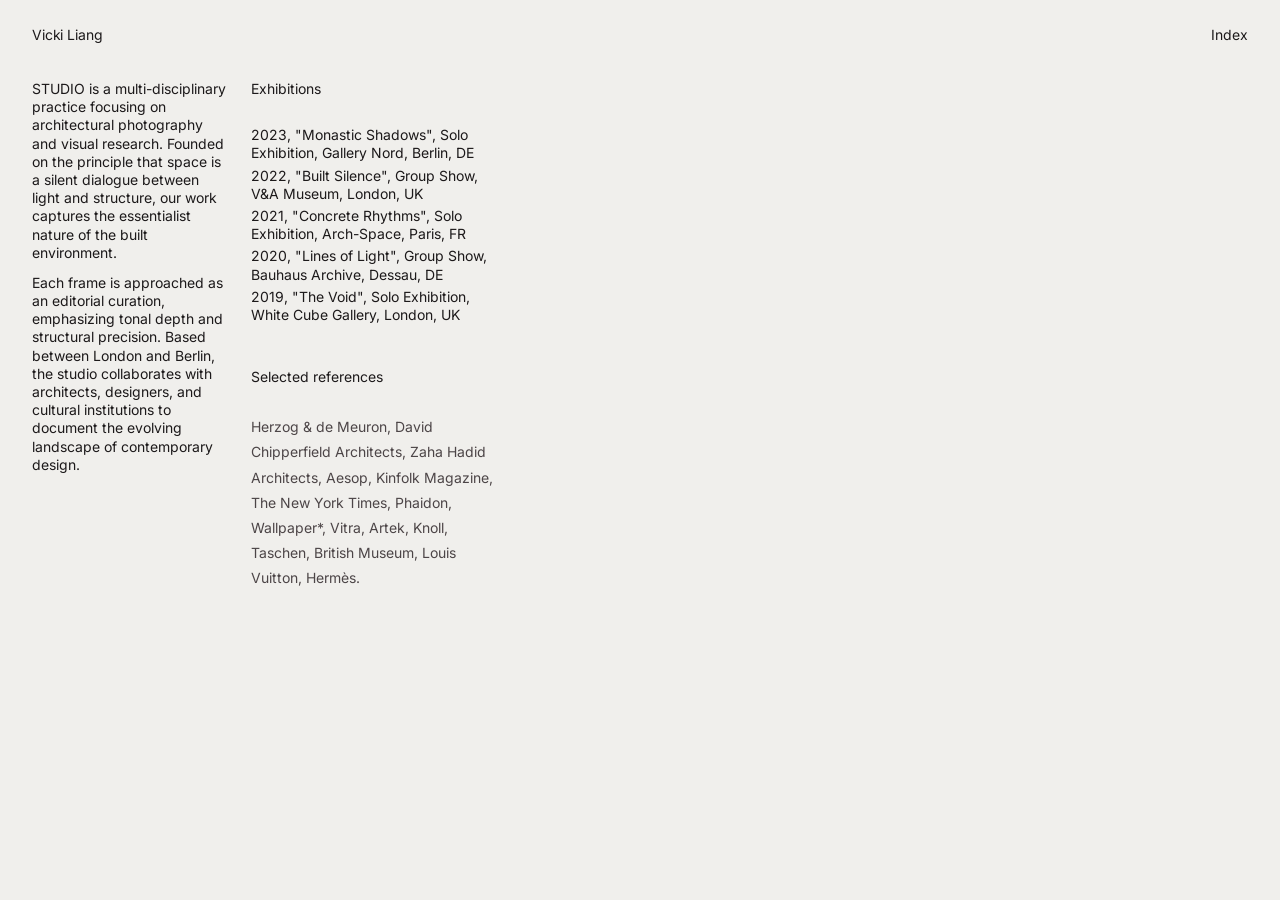
==== info.html @ 628ab92c "first commit" ====
<!DOCTYPE html>
<html lang="en">
<head>
  <meta charset="utf-8"/>
  <meta name="viewport" content="width=device-width, initial-scale=1.0"/>
  <title>Info — Vicki Liang</title>
  <link rel="preconnect" href="https://fonts.googleapis.com"/>
  <link rel="preconnect" href="https://fonts.gstatic.com" crossorigin/>
  <link href="https://fonts.googleapis.com/css2?family=Inter:wght@400;500;700;800;900&display=swap" rel="stylesheet"/>
  <link rel="stylesheet" href="style.css"/>
</head>
<body class="info-body">

  <div class="grain-overlay"></div>

  <!-- Nav — same as home page -->
  <nav class="index-nav">
    <span class="brand">Vicki Liang</span>
    <div class="nav-right">
      <a href="index.html">Index</a>
    </div>
  </nav>

  <!-- Main -->
  <main class="info-main">
    <div class="editorial-grid">

      <!-- About -->
      <section>
        <p>
          STUDIO is a multi-disciplinary practice focusing on architectural photography and visual research. Founded on the principle that space is a silent dialogue between light and structure, our work captures the essentialist nature of the built environment.
        </p>
        <p>
          Each frame is approached as an editorial curation, emphasizing tonal depth and structural precision. Based between London and Berlin, the studio collaborates with architects, designers, and cultural institutions to document the evolving landscape of contemporary design.
        </p>
      </section>

      <!-- Exhibitions -->
      <section class="exhibitions">
        <h2>Exhibitions</h2>
        <div class="exhibit-list">
          <div>2023, "Monastic Shadows", Solo Exhibition, Gallery Nord, Berlin, DE</div>
          <div>2022, "Built Silence", Group Show, V&amp;A Museum, London, UK</div>
          <div>2021, "Concrete Rhythms", Solo Exhibition, Arch-Space, Paris, FR</div>
          <div>2020, "Lines of Light", Group Show, Bauhaus Archive, Dessau, DE</div>
          <div>2019, "The Void", Solo Exhibition, White Cube Gallery, London, UK</div>
        </div>

        <h2>Selected references</h2>
        <p class="refs">
          Herzog &amp; de Meuron, David Chipperfield Architects, Zaha Hadid Architects, Aesop, Kinfolk Magazine, The New York Times, Phaidon, Wallpaper*, Vitra, Artek, Knoll, Taschen, British Museum, Louis Vuitton, Hermès.
        </p>
      </section>

      <!-- Spacer columns (desktop only) -->
      <section class="hidden-mobile"></section>
      <section class="hidden-mobile"></section>

    </div>
  </main>

</body>
</html>
---- style.css ----
/* ─── Reset & Base ─── */
*, *::before, *::after { box-sizing: border-box; margin: 0; padding: 0; }

:root {
  --primary:               #1C191A;
  --on-surface:            #1C191A;
  --background:            #f0efec;
  --surface:               #f0efec;
  --surface-container-low: #e8e7e3;
  --on-surface-variant:    #4c4547;
  --font: 'Inter', sans-serif;
}

html { -webkit-font-smoothing: antialiased; }

body {
  font-family: var(--font);
  background-color: var(--background);
  color: var(--on-surface);
  line-height: 1.5;
  animation: pageFadeIn 0.4s cubic-bezier(0.4, 0, 0.2, 1) both;
}

@keyframes pageFadeIn {
  0%   { opacity: 0; }
  100% { opacity: 1; }
}

a { color: inherit; text-decoration: none; }

/* ─── Grain overlay ─── */
.grain-overlay {
  position: fixed;
  inset: 0;
  pointer-events: none;
  opacity: 0.03;
  z-index: 100;
  background-image: url('https://lh3.googleusercontent.com/aida-public/[base64]');
  background-repeat: repeat;
}


/* ══════════════════════════════════════════
   INDEX PAGE
══════════════════════════════════════════ */

.index-nav {
  position: fixed;
  top: 0;
  width: 100%;
  z-index: 50;
  background-color: var(--background);
  backdrop-filter: blur(24px);
  -webkit-backdrop-filter: blur(24px);
  display: flex;
  justify-content: space-between;
  align-items: center;
  padding: 1.5rem 2rem 0 2rem;
}

.index-nav .brand {
  font-size: 14px;
  font-weight: 400;
  letter-spacing: -0.01em;
}

.index-nav .nav-right {
  display: flex;
  gap: 1rem;
  font-size: 14px;
}

.index-nav .nav-right a:hover { opacity: 0.6; }

.index-main {
  padding-top: 45px;
  padding-bottom: 6rem;
  padding-left: 0;
  padding-right: 0;
}

.portfolio-list { display: flex; flex-direction: column; }

.portfolio-row, .portfolio-spacer {
  opacity: 0;
  transform: translateY(6px);
  animation: rowFadeIn 0.4s cubic-bezier(0.4, 0, 0.2, 1) forwards;
}

@keyframes rowFadeIn {
  0%   { opacity: 0; transform: translateY(6px); }
  100% { opacity: 1; transform: translateY(0); }
}

.portfolio-row {
  display: flex;
  align-items: flex-start;
  line-height: 1.25;
  padding: 0.0625rem 2rem;
  transition: background-color 0.15s, color 0.15s;
  font-size: 14px;
}

.portfolio-row:hover,
.portfolio-row.active { background-color: #EA3F25; color: #EAD091; }

.col-title { width: 180px; flex-shrink: 0; }
.col-city  { width: 120px; flex-shrink: 0; }
.col-count { width: 50px;  flex-shrink: 0; text-align: right; padding-right: 16px; }
.col-tags  { flex-grow: 1; }

.portfolio-spacer { height: 2rem; }

/* ─── Inline gallery drawer ─── */
.gallery-drawer {
  overflow: hidden;
  max-height: 0;
  transition: max-height 0.38s cubic-bezier(0.4, 0, 0.2, 1);
}

.gallery-drawer.open {
  max-height: 280px;
}

.gallery-drawer-track {
  display: flex;
  align-items: stretch;
  gap: 3px;
  height: 260px;
  padding: 10px 2rem 10px 2rem;
  overflow-x: auto;
  overflow-y: hidden;
  scrollbar-width: none;
  cursor: grab;
  user-select: none;
}

.gallery-drawer-track::-webkit-scrollbar { display: none; }

.gallery-drawer-track img {
  height: 100%;
  width: auto;
  object-fit: cover;
  display: block;
  flex-shrink: 0;
  pointer-events: none;
}

.index-aside {
  position: fixed;
  bottom: 3rem;
  right: 3rem;
  text-align: right;
  font-size: 13px;
  line-height: 1.5;
  color: var(--on-surface);
  display: flex;
  flex-direction: column;
  gap: 2px;
}

.aside-ig {
  text-decoration: none;
  transition: text-decoration 0.15s;
}

.aside-ig:hover {
  text-decoration: underline;
  text-decoration-color: #EA3F25;
  text-underline-offset: 3px;
}


/* ─── Page transition overlay ─── */
.page-transition {
  position: fixed;
  inset: 0;
  z-index: 200;
  background-color: #ffffff;
  display: flex;
  align-items: center;
  justify-content: center;
  opacity: 0;
  pointer-events: none;
  transition: opacity 0.4s cubic-bezier(0.4, 0, 0.2, 1);
}

.page-transition.active {
  opacity: 1;
  pointer-events: all;
}

.transition-percent {
  font-family: var(--font);
  font-size: 14px;
  font-weight: 300;
  color: #EA3F25;
  letter-spacing: -0.02em;
}


/* ══════════════════════════════════════════
   GALLERY PAGE
══════════════════════════════════════════ */

.gallery-body {
  background-color: var(--background);
  height: 100vh;
  overflow: hidden;
  animation: galleryFadeIn 0.4s cubic-bezier(0.4, 0, 0.2, 1) both;
}

@keyframes galleryFadeIn {
  0%   { opacity: 0; }
  100% { opacity: 1; }
}

.gallery-body.gallery-fade-out {
  animation: galleryFadeOut 0.5s cubic-bezier(0.4, 0, 0.2, 1) forwards;
}

@keyframes galleryFadeOut {
  0%   { opacity: 1; }
  100% { opacity: 0; }
}

/* Project title bar beneath nav — indented to match index list */
.gallery-project-bar {
  position: fixed;
  top: 45px;
  left: 0;
  width: 100%;
  z-index: 49;
  text-align: left;
  padding: 0.25rem 2rem;
  font-size: 14px;
  color: var(--on-surface-variant);
  letter-spacing: 0.01em;
}

/* Carousel fills viewport below project title */
.gallery-carousel-wrapper {
  position: fixed;
  top: calc(45px + 1.5rem + 20px);
  left: 0;
  width: 100vw;
  height: calc(100vh - 45px - 1.5rem - 20px - 100px);
  overflow: visible;
}

.gallery-carousel {
  display: flex;
  align-items: center;
  gap: 20px;
  height: 100%;
  padding-right: 50vw;
  will-change: transform;
}

.gallery-slide {
  flex: 0 0 auto;
  display: flex;
  align-items: center;
  justify-content: center;
  height: 100%;
}

.gallery-slide img {
  max-height: 73vh;
  width: auto;
  max-width: 61vw;
  object-fit: contain;
  filter: grayscale(1) brightness(0.95);
  display: block;
}

/* Footer counter */
.gallery-footer {
  position: fixed;
  bottom: 0;
  left: 0;
  width: 100%;
  height: 100px;
  z-index: 50;
  display: flex;
  justify-content: center;
  align-items: center;
}

.gallery-footer .counter-current {
  font-size: 13px;
  letter-spacing: 0.05em;
  color: var(--on-surface-variant);
}


/* ══════════════════════════════════════════
   INFO PAGE
══════════════════════════════════════════ */

.info-body {
  min-height: 100vh;
  background-color: var(--background);
  color: var(--on-surface);
}

.info-main {
  min-height: 100vh;
  padding-top: 5rem;
  padding-left: 2rem;
  padding-right: 2rem;
  padding-bottom: 6rem;
}

.editorial-grid {
  display: grid;
  grid-template-columns: 18% 22% 30% 30%;
  width: 100%;
}

@media (max-width: 768px) {
  .editorial-grid {
    display: flex;
    flex-direction: column;
    gap: 2rem;
  }
}

.editorial-grid section {
  display: flex;
  flex-direction: column;
  gap: 0.75rem;
  font-size: 14px;
  line-height: 1.3;
  font-weight: 400;
  padding-right: 1.5rem;
}

.editorial-grid section p { }

.editorial-grid .exhibitions h2 {
  font-size: 14px;
  font-weight: 400;
  margin-bottom: 1rem;
}

.editorial-grid .exhibitions .exhibit-list {
  display: flex;
  flex-direction: column;
  gap: 0.25rem;
  margin-bottom: 2rem;
}

@media (max-width: 768px) {
  .hidden-mobile { display: none; }
}

.editorial-grid .exhibitions .refs {
  font-size: 14px;
  line-height: 1.8;
  color: var(--on-surface-variant);
}


/* ══════════════════════════════════════════
   GALLERY BOX OVERLAY (on index page)
══════════════════════════════════════════ */

.gallery-box {
  position: fixed;
  top: 0;
  right: 0;
  width: 52%;
  height: 100vh;
  z-index: 90;
  background-color: #EA3F25;
  display: flex;
  align-items: center;
  overflow: hidden;
  transform: translateX(100%);
  opacity: 0;
  pointer-events: none;
  transition: transform 0.5s cubic-bezier(0.4, 0, 0.2, 1),
              opacity 0.5s cubic-bezier(0.4, 0, 0.2, 1);
}

.gallery-box.active {
  transform: translateX(0);
  opacity: 1;
  pointer-events: all;
}

.gallery-box.closing {
  transform: translateX(100%);
  opacity: 0;
  pointer-events: none;
}

.gallery-box-close {
  position: absolute;
  top: 1.25rem;
  right: 1.5rem;
  z-index: 91;
  background: none;
  border: none;
  color: #EAD091;
  font-size: 28px;
  font-weight: 300;
  cursor: pointer;
  line-height: 1;
  opacity: 0.7;
  transition: opacity 0.2s;
}

.gallery-box-close:hover { opacity: 1; }

.gallery-box-track {
  display: flex;
  align-items: center;
  gap: 20px;
  height: 100%;
  padding: 40px 0;
  will-change: transform;
}

.gallery-box-track img {
  height: 100%;
  width: auto;
  object-fit: contain;
  filter: brightness(0.95);
  display: block;
  flex-shrink: 0;
  border-radius: 4px;
}
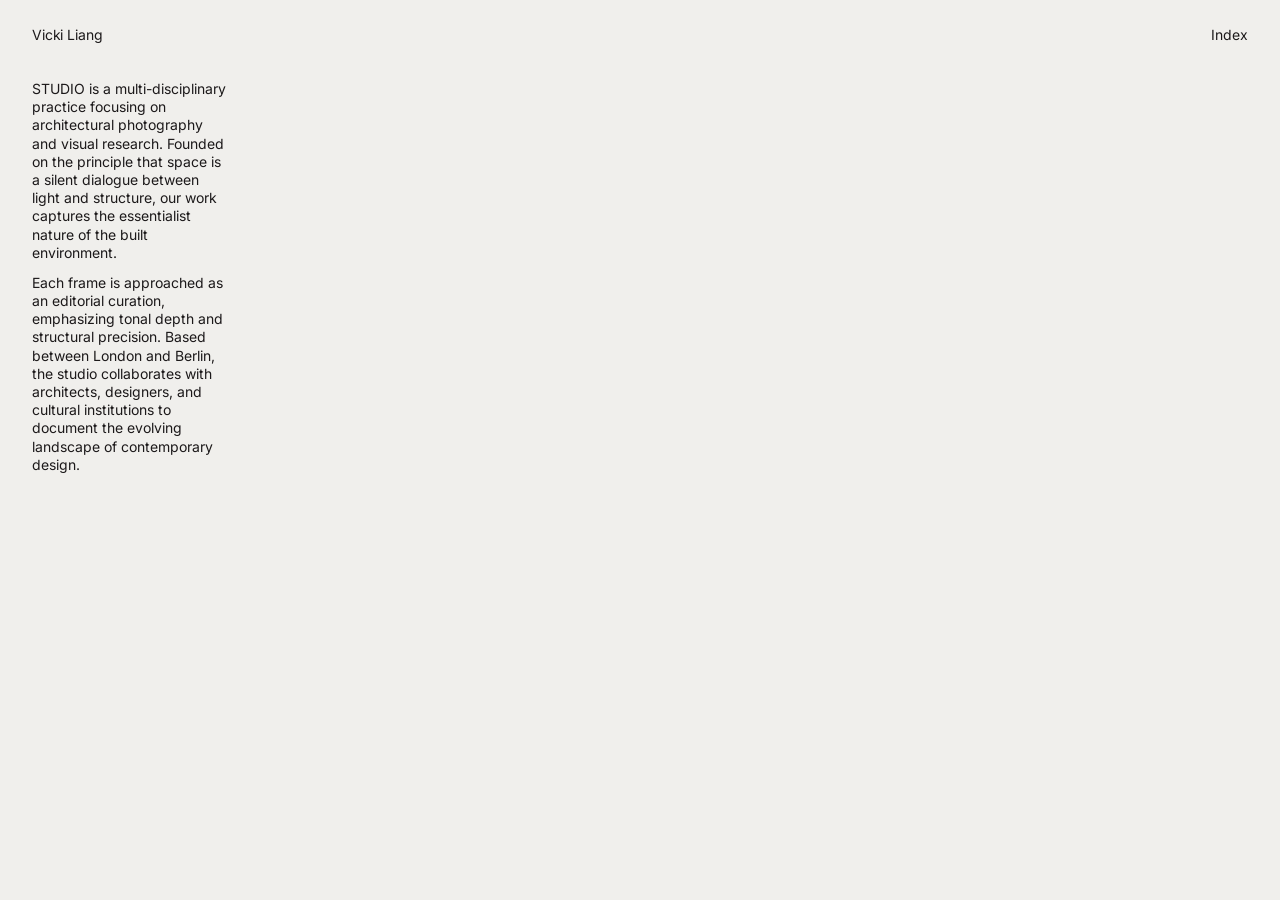
==== commit 20d401a9: "Full-width carousel drawer, transparent info panel, left-align columns, remove exhibitions - Gallery" ====
--- a/info.html
+++ b/info.html
@@ -35,24 +35,8 @@
         </p>
       </section>
 
-      <!-- Exhibitions -->
-      <section class="exhibitions">
-        <h2>Exhibitions</h2>
-        <div class="exhibit-list">
-          <div>2023, "Monastic Shadows", Solo Exhibition, Gallery Nord, Berlin, DE</div>
-          <div>2022, "Built Silence", Group Show, V&amp;A Museum, London, UK</div>
-          <div>2021, "Concrete Rhythms", Solo Exhibition, Arch-Space, Paris, FR</div>
-          <div>2020, "Lines of Light", Group Show, Bauhaus Archive, Dessau, DE</div>
-          <div>2019, "The Void", Solo Exhibition, White Cube Gallery, London, UK</div>
-        </div>
-
-        <h2>Selected references</h2>
-        <p class="refs">
-          Herzog &amp; de Meuron, David Chipperfield Architects, Zaha Hadid Architects, Aesop, Kinfolk Magazine, The New York Times, Phaidon, Wallpaper*, Vitra, Artek, Knoll, Taschen, British Museum, Louis Vuitton, Hermès.
-        </p>
-      </section>
-
       <!-- Spacer columns (desktop only) -->
+      <section class="hidden-mobile"></section>
       <section class="hidden-mobile"></section>
       <section class="hidden-mobile"></section>
 
--- a/style.css
+++ b/style.css
@@ -73,13 +73,59 @@
 .index-nav .nav-right a:hover { opacity: 0.6; }
 
 .index-main {
-  padding-top: 45px;
-  padding-bottom: 6rem;
-  padding-left: 0;
-  padding-right: 0;
-}
-
-.portfolio-list { display: flex; flex-direction: column; }
+  min-height: 100vh;
+  display: flex;
+  align-items: center;
+  justify-content: center;
+  padding: 2rem 0 3rem; /* bottom clears the fixed identity bar */
+}
+
+.portfolio-identity {
+  position: fixed;
+  bottom: 0;
+  left: 0;
+  background-color: #EA3F25 !important;
+  color: #EAD091;
+  cursor: default;
+  z-index: 50;
+}
+
+.identity-links {
+  display: inline-flex;
+  gap: 2rem;
+  align-items: center;
+}
+
+.identity-links a {
+  color: #EAD091;
+}
+
+.identity-info {
+  cursor: pointer;
+}
+
+/* ── Info slide-up panel ── */
+.info-panel {
+  position: fixed;
+  left: 0;
+  right: 0;
+  max-height: 0;
+  overflow: hidden;
+  background-color: transparent;
+  z-index: 45;
+  transition: max-height 0.45s cubic-bezier(0.4, 0, 0.2, 1);
+}
+
+.info-panel.open {
+  max-height: 70vh;
+  overflow-y: auto;
+}
+
+.info-panel-inner {
+  padding: 2rem 2rem 1.5rem;
+}
+
+.portfolio-list { display: flex; flex-direction: column; align-items: center; }
 
 .portfolio-row, .portfolio-spacer {
   opacity: 0;
@@ -104,15 +150,19 @@
 .portfolio-row:hover,
 .portfolio-row.active { background-color: #EA3F25; color: #EAD091; }
 
-.col-title { width: 180px; flex-shrink: 0; }
-.col-city  { width: 120px; flex-shrink: 0; }
-.col-count { width: 50px;  flex-shrink: 0; text-align: right; padding-right: 16px; }
-.col-tags  { flex-grow: 1; }
+.col-title { width: 180px; flex-shrink: 0; text-align: left; }
+.col-city  { display: none; }
+.col-count { display: none; }
+.col-tags  { white-space: nowrap; text-align: left; }
 
 .portfolio-spacer { height: 2rem; }
 
 /* ─── Inline gallery drawer ─── */
 .gallery-drawer {
+  width: 100vw;
+  position: relative;
+  left: 50%;
+  transform: translateX(-50%);
   overflow: hidden;
   max-height: 0;
   transition: max-height 0.38s cubic-bezier(0.4, 0, 0.2, 1);
@@ -168,6 +218,30 @@
   text-decoration: underline;
   text-decoration-color: #EA3F25;
   text-underline-offset: 3px;
+}
+
+
+/* ─── Hover image preview ─── */
+.hover-preview {
+  position: fixed;
+  right: 3rem;
+  top: 45px;
+  max-height: calc((100vh - 90px) * 0.6);
+  max-width: 30vw;
+  pointer-events: none;
+  z-index: 5;
+  opacity: 0;
+  transition: opacity 0.2s ease;
+}
+
+.hover-preview.visible { opacity: 1; }
+
+.hover-preview img {
+  display: block;
+  max-height: calc((100vh - 90px) * 0.6);
+  max-width: 100%;
+  width: auto;
+  height: auto;
 }
 
 
